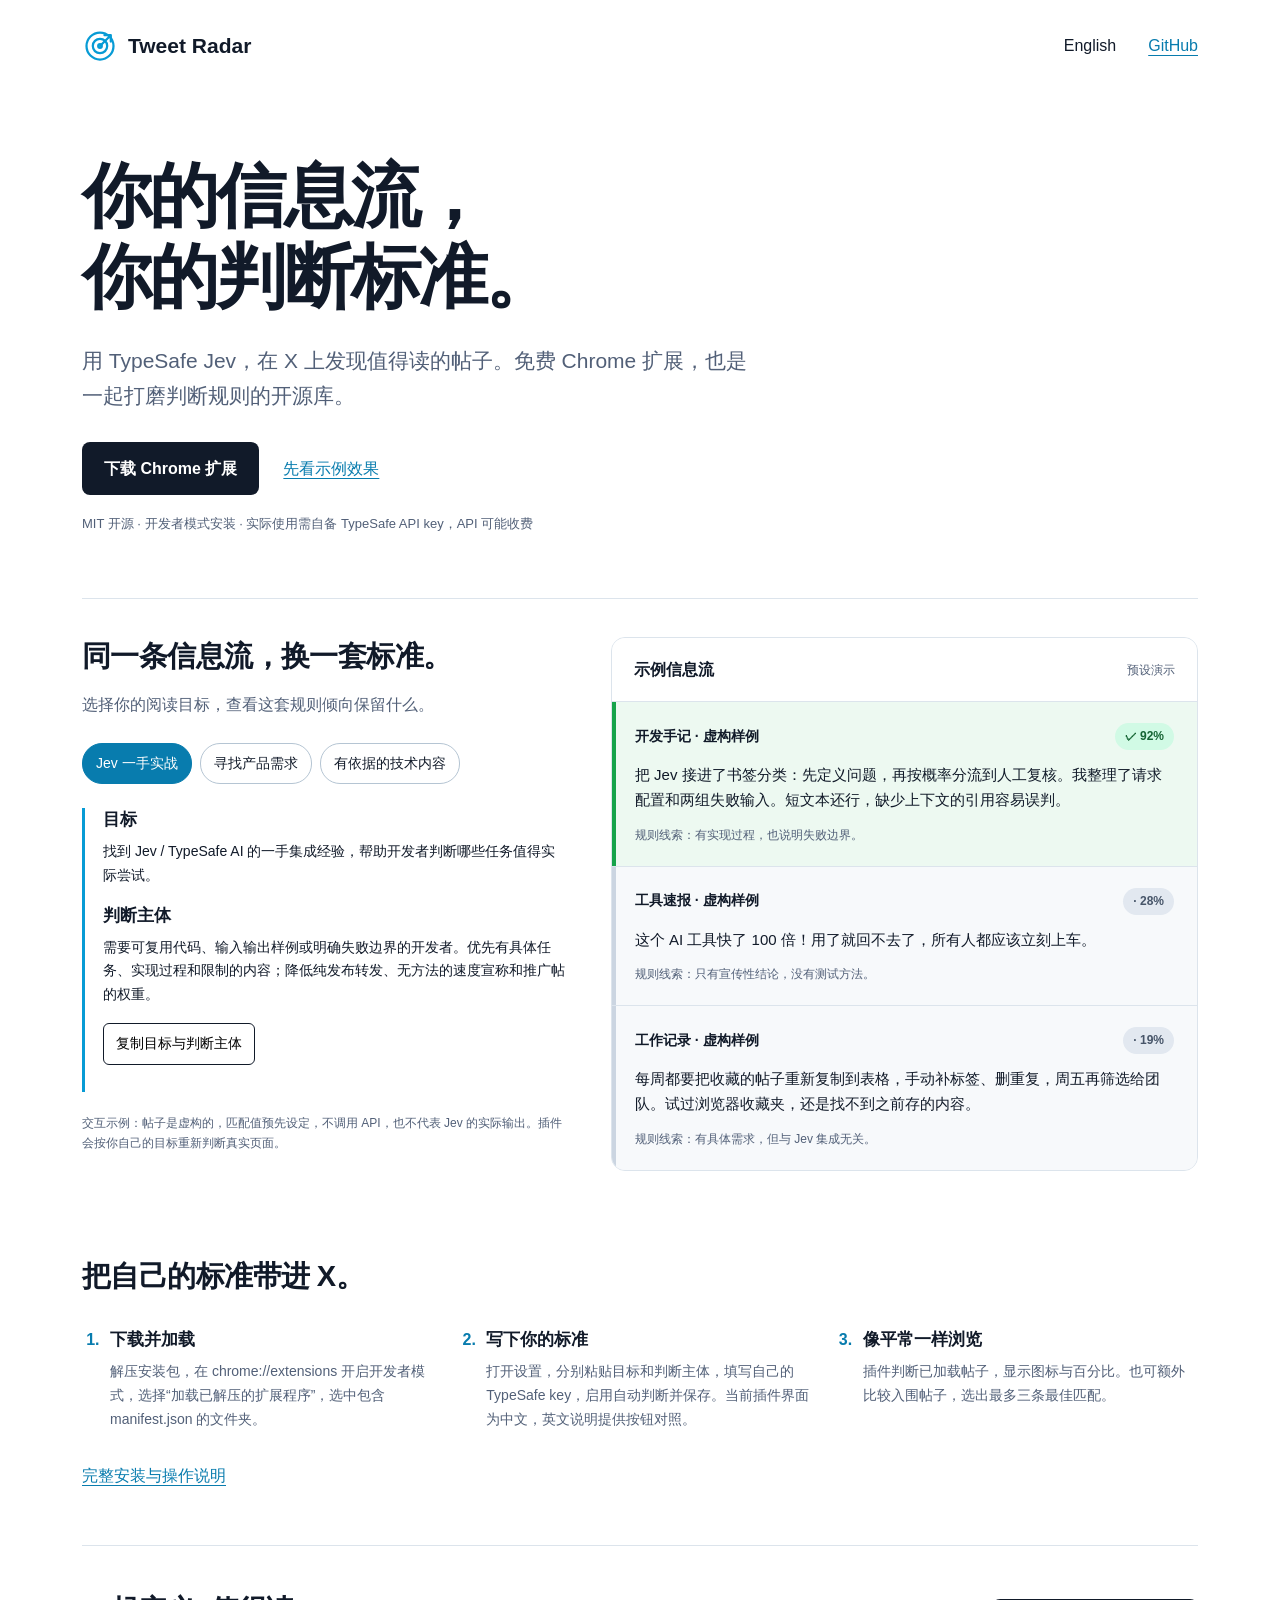
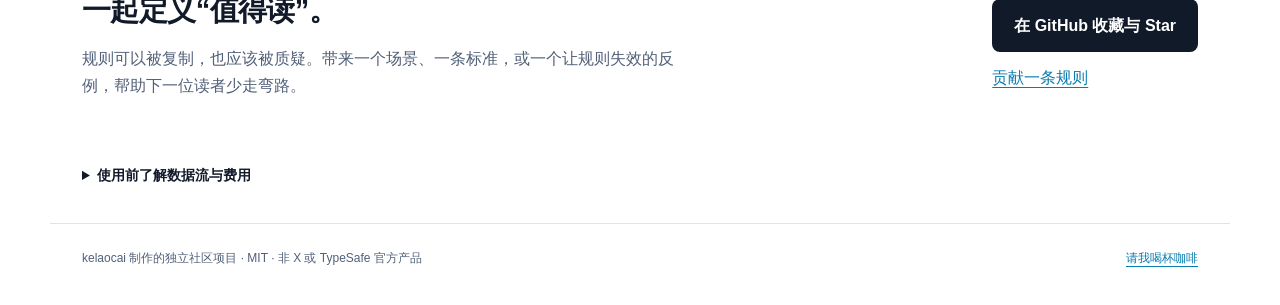
==== docs/index.html @ 4367c48f "feat: launch bilingual Jev demo and installable extension release" ====
<!doctype html>
<html lang="zh-CN">
<head>
  <meta charset="utf-8">
  <meta name="viewport" content="width=device-width,initial-scale=1">
  <title>推文雷达 Tweet Radar — 用 Jev 按你的标准筛选 X</title>
  <meta name="description" content="Tweet Radar: a free Chrome extension powered by TypeSafe Jev, with open content-curation rules. Explore the sample, copy a rule, and filter X with your own criteria.">
  <meta property="og:title" content="Tweet Radar · 用 Jev 按你的标准筛选 X">
  <meta property="og:description" content="免费 Chrome 扩展 + 开源判断规则库。Free Chrome extension and open curation rules powered by TypeSafe Jev.">
  <meta property="og:image" content="https://kelaocai.github.io/tweet-radar/images/tweet-radar-in-use.png">
  <meta property="og:url" content="https://kelaocai.github.io/tweet-radar/">
  <meta property="og:type" content="website">
  <meta name="twitter:card" content="summary_large_image">
  <meta name="twitter:creator" content="@kelaocai">
  <link rel="canonical" href="https://kelaocai.github.io/tweet-radar/">
  <link rel="stylesheet" href="site.css">
  <script src="demo.js" defer></script>
</head>
<body>
  <header class="site-header">
    <a class="brand" href="./" aria-label="Tweet Radar">
      <svg viewBox="0 0 40 40" aria-hidden="true"><circle cx="20" cy="20" r="15"/><circle cx="20" cy="20" r="8"/><circle cx="20" cy="20" r="2"/><path d="M20 20 32 8m-7 0h7v7"/></svg>
      <span>Tweet Radar</span>
    </a>
    <nav aria-label="Language and source"><button id="language" type="button">English</button><a href="https://github.com/kelaocai/tweet-radar">GitHub</a></nav>
  </header>
  <main>
    <section class="intro">
      <h1 data-i18n="title">你的信息流，<br>你的判断标准。</h1>
      <p class="lead" data-i18n="lead">用 TypeSafe Jev，在 X 上发现值得读的帖子。免费 Chrome 扩展，也是一起打磨判断规则的开源库。</p>
      <div class="actions"><a class="primary" href="https://github.com/kelaocai/tweet-radar/releases/latest/download/tweet-radar-extension.zip" data-i18n="download">下载 Chrome 扩展</a><a href="#demo" data-i18n="try">先看示例效果</a></div>
      <p class="small" data-i18n="requirements">MIT 开源 · 开发者模式安装 · 实际使用需自备 TypeSafe API key，API 可能收费</p>
    </section>

    <section id="demo" class="demo" aria-labelledby="demo-title">
      <div class="criteria">
        <h2 id="demo-title" data-i18n="demoTitle">同一条信息流，换一套标准。</h2>
        <p data-i18n="demoHint">选择你的阅读目标，查看这套规则倾向保留什么。</p>
        <div id="rule-buttons" class="rule-buttons" role="group" aria-label="Choose a rule"></div>
        <div class="rule-detail">
          <h3 data-i18n="goalLabel">目标</h3><p id="goal"></p>
          <h3 data-i18n="profileLabel">判断主体</h3><p id="profile"></p>
          <button id="copy" type="button" data-i18n="copy">复制目标与判断主体</button>
          <p id="copy-status" role="status" class="small"></p>
        </div>
        <p class="sample-note" data-i18n="sampleNote">交互示例：帖子是虚构的，匹配值预先设定，不调用 API，也不代表 Jev 的实际输出。插件会按你自己的目标重新判断真实页面。</p>
      </div>
      <div class="feed-wrap">
        <div class="feed-header"><strong data-i18n="feedTitle">示例信息流</strong><span data-i18n="sampleBadge">预设演示</span></div>
        <div id="feed" aria-live="polite"></div>
      </div>
    </section>

    <section class="steps" aria-labelledby="start-title">
      <h2 id="start-title" data-i18n="startTitle">把自己的标准带进 X。</h2>
      <ol>
        <li><h3 data-i18n="step1Title">下载并加载</h3><p data-i18n="step1">解压安装包，在 chrome://extensions 开启开发者模式，选择“加载已解压的扩展程序”，选中包含 manifest.json 的文件夹。</p></li>
        <li><h3 data-i18n="step2Title">写下你的标准</h3><p data-i18n="step2">打开设置，分别粘贴目标和判断主体，填写自己的 TypeSafe key，启用自动判断并保存。当前插件界面为中文，英文说明提供按钮对照。</p></li>
        <li><h3 data-i18n="step3Title">像平常一样浏览</h3><p data-i18n="step3">插件判断已加载帖子，显示图标与百分比。也可额外比较入围帖子，选出最多三条最佳匹配。</p></li>
      </ol>
      <a id="guide" href="https://github.com/kelaocai/tweet-radar/blob/main/README.md" data-i18n="guide">完整安装与操作说明</a>
    </section>
    <section class="community">
      <div><h2 data-i18n="communityTitle">一起定义“值得读”。</h2><p data-i18n="communityText">规则可以被复制，也应该被质疑。带来一个场景、一条标准，或一个让规则失效的反例，帮助下一位读者少走弯路。</p></div>
      <div class="actions"><a class="primary" href="https://github.com/kelaocai/tweet-radar" data-i18n="star">在 GitHub 收藏与 Star</a><a href="https://github.com/kelaocai/tweet-radar/issues/new?template=rule_proposal.yml" data-i18n="contribute">贡献一条规则</a></div>
    </section>
    <details class="privacy"><summary data-i18n="privacyTitle">使用前了解数据流与费用</summary><p data-i18n="privacy">本演示页不读取你的 X 账号、不收集 API key。实际扩展会将已加载帖子的文字、作者标识、互动数及目标/判断主体发送给 TypeSafe API。key 存在本机扩展存储中；API 按服务商规则计费。插件不会自动搜索、滚动或点赞。匹配值不等于事实真实性或准确率。</p><a href="https://github.com/kelaocai/tweet-radar/blob/main/SECURITY.md" data-i18n="privacyLink">隐私与安全说明</a></details>
  </main>
  <footer><span data-i18n="footer">kelaocai 制作的独立社区项目 · MIT · 非 X 或 TypeSafe 官方产品</span><a href="https://paypal.me/kelaocai" data-i18n="coffee">请我喝杯咖啡</a></footer>
</body>
</html>
---- docs/site.css ----
:root{color-scheme:light;--ink:#111a29;--muted:#526078;--blue:#087cae;--line:#dce4ec;--paper:#fff;--wash:#f3f7fa}
*{box-sizing:border-box}html{scroll-behavior:smooth;scroll-padding-top:24px}body{margin:0;background:var(--paper);color:var(--ink);font:16px/1.7 Arial,"PingFang SC","Microsoft YaHei",sans-serif}a{color:var(--blue);text-underline-offset:4px}button,a{-webkit-tap-highlight-color:transparent}button{font:inherit;cursor:pointer}button:focus-visible,a:focus-visible,summary:focus-visible{outline:3px solid #079bd5;outline-offset:5px}.site-header,main,footer{max-width:1180px;margin:auto;padding:0 32px}.site-header{display:flex;justify-content:space-between;align-items:center;padding-top:26px;padding-bottom:26px}.brand{display:flex;gap:10px;align-items:center;color:var(--ink);text-decoration:none;font-size:21px;font-weight:700}.brand svg{width:36px;height:36px;fill:none;stroke:#079bd5;stroke-width:2.5;stroke-linecap:round;stroke-linejoin:round}nav{display:flex;gap:26px;align-items:center}nav button{background:none;border:0;color:var(--ink);padding:6px}.intro{padding:65px 0 50px;max-width:840px}h1{font-size:clamp(38px,6vw,70px);line-height:1.16;letter-spacing:-.04em;margin:0 0 24px;font-weight:750}.lead{font-size:21px;max-width:680px;color:var(--muted);margin-bottom:28px}.actions{display:flex;gap:24px;align-items:center;flex-wrap:wrap}.primary{display:inline-block;background:var(--ink);color:#fff;text-decoration:none;padding:13px 22px;border-radius:8px;font-weight:700}.primary:hover{background:#24415c}.small{font-size:13px;color:var(--muted)}.intro .small{margin-top:18px}.demo{display:grid;grid-template-columns:minmax(0,.95fr) minmax(0,1.15fr);gap:44px;padding:38px 0 60px;border-top:1px solid var(--line)}h2{font-size:29px;line-height:1.35;letter-spacing:-.02em;margin:0 0 15px}h3{font-size:17px;line-height:1.4;margin:0 0 8px}.criteria>p{color:var(--muted);margin:0 0 24px}.rule-buttons{display:flex;flex-wrap:wrap;gap:8px}.rule-buttons button{font-size:14px;padding:8px 13px;border:1px solid #b5c5d3;border-radius:20px;background:white;color:var(--ink)}.rule-buttons button[aria-pressed="true"]{color:white;background:var(--blue);border-color:var(--blue)}.rule-detail{margin-top:24px;padding-left:18px;border-left:3px solid #079bd5}.rule-detail p{font-size:14px;margin:0 0 16px}.rule-detail button{background:white;border:1px solid var(--ink);border-radius:6px;padding:8px 12px;font-size:14px}.rule-detail #copy-status{min-height:20px;margin:7px 0 0}.criteria .sample-note{font-size:12px;line-height:1.65;color:var(--muted);margin-top:22px}.feed-wrap{border:1px solid var(--line);border-radius:14px;overflow:hidden;align-self:start;background:var(--wash)}.feed-header{display:flex;justify-content:space-between;gap:12px;align-items:center;padding:18px 22px;background:white;border-bottom:1px solid var(--line)}.feed-header span{font-size:12px;color:var(--muted)}.post{padding:21px 23px;border-bottom:1px solid var(--line);background:#fff;transition:background .18s}.post:last-child{border-bottom:0}.post.high{background:#edf9f1;box-shadow:inset 4px 0 #16a34a}.post.mid{background:#fffbea;box-shadow:inset 4px 0 #eab308}.post.low{background:#f7f9fb;box-shadow:inset 4px 0 #cbd5e1}.post-head{display:flex;justify-content:space-between;align-items:center;gap:12px}.author{font-size:14px;font-weight:bold}.badge{font-size:12px;font-weight:bold;white-space:nowrap;padding:3px 10px;border-radius:20px}.high .badge{background:#d1fae5;color:#166534}.mid .badge{background:#fef9c3;color:#854d0e}.low .badge{background:#e2e8f0;color:#475569}.post p{font-size:15px;margin:12px 0}.post .reason{font-size:12px;color:var(--muted);margin-bottom:0}.steps{padding:20px 0 56px}.steps ol{display:grid;grid-template-columns:repeat(3,minmax(0,1fr));gap:35px;padding-left:22px;margin:30px 0}.steps li{padding-left:6px}.steps li::marker{color:var(--blue);font-weight:bold}.steps p{font-size:14px;color:var(--muted);margin:0}.community{border-top:1px solid var(--line);padding:45px 0;display:flex;gap:50px;align-items:center;justify-content:space-between}.community p{max-width:620px;color:var(--muted);margin:0}.community .actions{flex-shrink:0;flex-direction:column;gap:12px;align-items:flex-start}.privacy{padding:20px 0 35px;max-width:830px;color:var(--muted);font-size:14px}.privacy summary{cursor:pointer;font-weight:bold;color:var(--ink)}footer{border-top:1px solid var(--line);padding-top:24px;padding-bottom:36px;display:flex;justify-content:space-between;gap:20px;font-size:12px;color:var(--muted)}
@media(max-width:760px){.site-header,main,footer{padding-left:20px;padding-right:20px}.site-header{padding-top:18px;padding-bottom:18px}.brand{font-size:18px}nav{gap:12px}.intro{padding:35px 0}.lead{font-size:18px}.demo{grid-template-columns:1fr;gap:28px}.steps ol{grid-template-columns:1fr;gap:24px}.community{display:block}.community .actions{margin-top:24px;flex-direction:row;align-items:center;gap:20px}footer{flex-direction:column;gap:8px}.post{padding:18px}.actions{gap:18px}h2{font-size:25px}}
@media(prefers-reduced-motion:reduce){html{scroll-behavior:auto}.post{transition:none}}
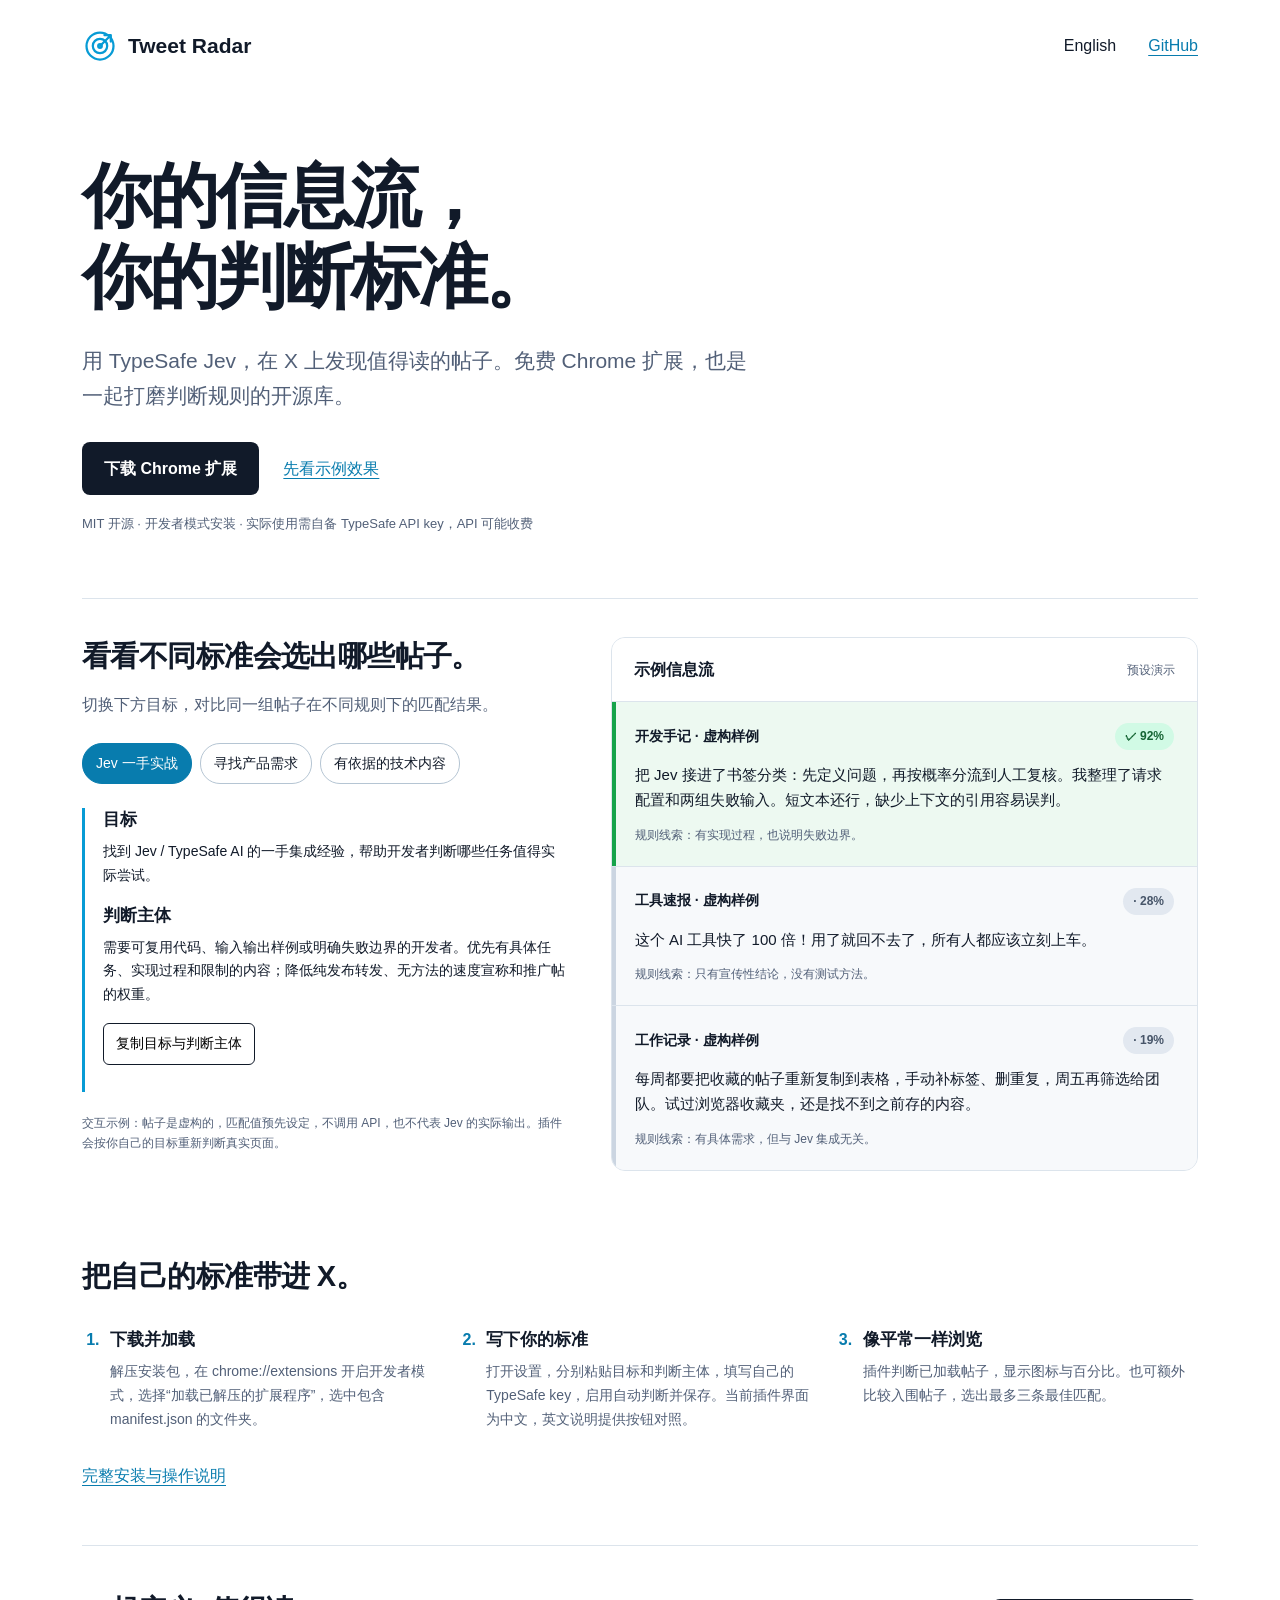
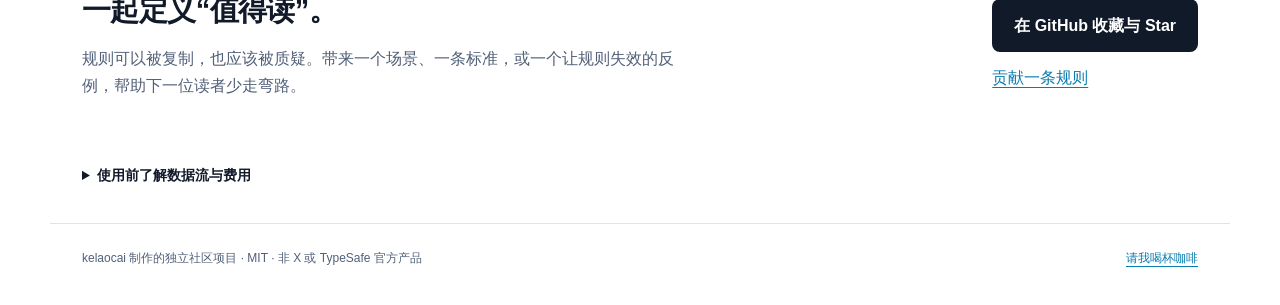
==== commit 918d9347: "Clarify demo section headline" ====
--- a/docs/index.html
+++ b/docs/index.html
@@ -34,8 +34,8 @@
 
     <section id="demo" class="demo" aria-labelledby="demo-title">
       <div class="criteria">
-        <h2 id="demo-title" data-i18n="demoTitle">同一条信息流，换一套标准。</h2>
-        <p data-i18n="demoHint">选择你的阅读目标，查看这套规则倾向保留什么。</p>
+        <h2 id="demo-title" data-i18n="demoTitle">看看不同标准会选出哪些帖子。</h2>
+        <p data-i18n="demoHint">切换下方目标，对比同一组帖子在不同规则下的匹配结果。</p>
         <div id="rule-buttons" class="rule-buttons" role="group" aria-label="Choose a rule"></div>
         <div class="rule-detail">
           <h3 data-i18n="goalLabel">目标</h3><p id="goal"></p>
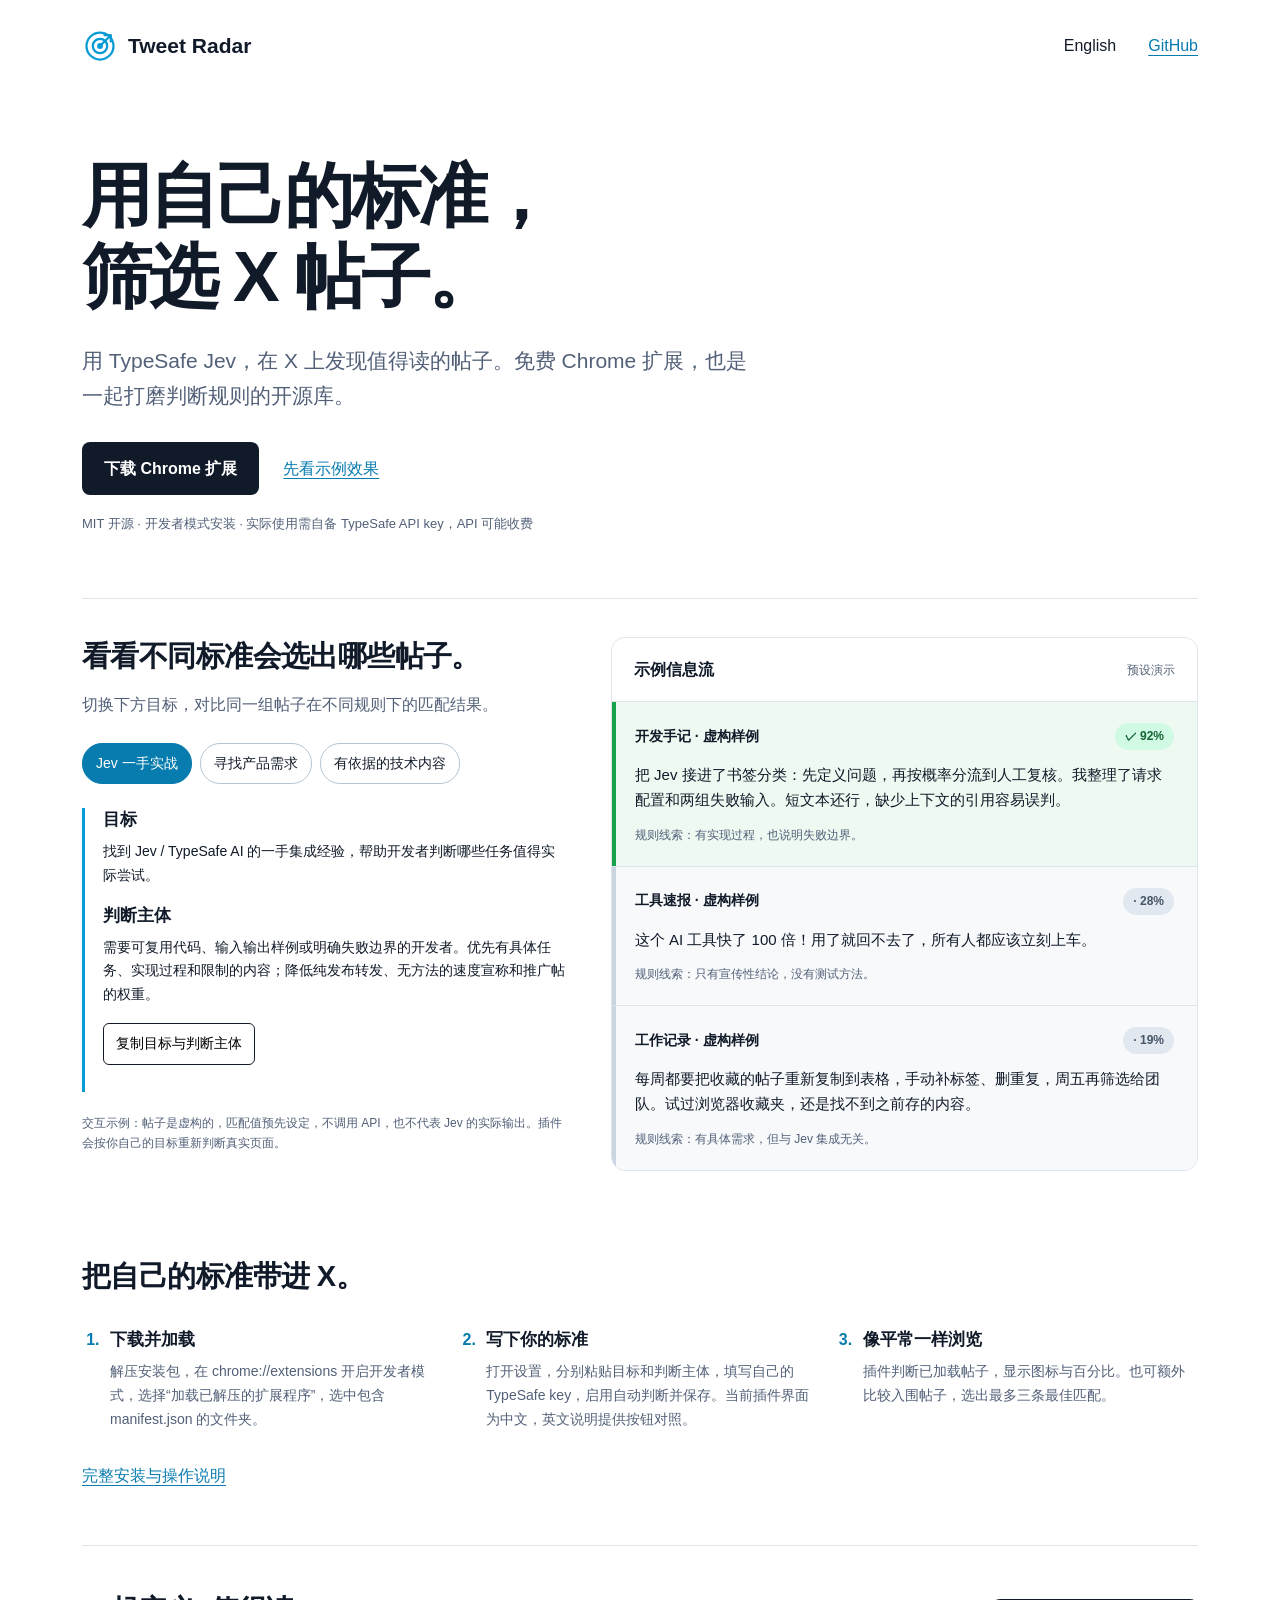
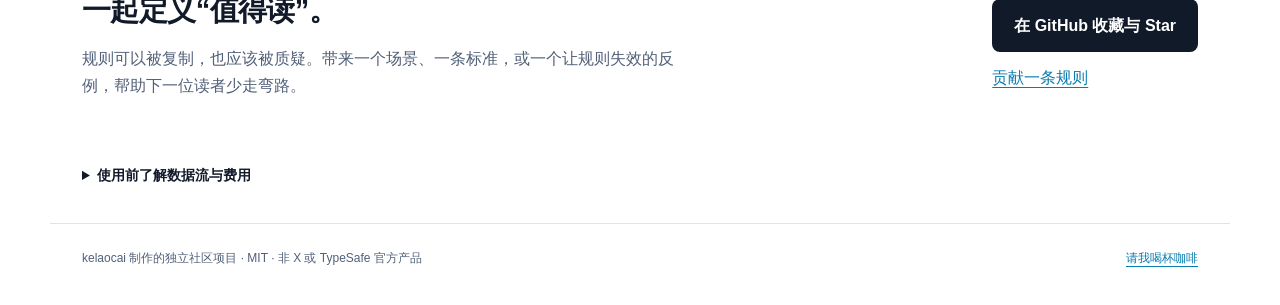
==== commit 542ead9e: "Make homepage headline more direct" ====
--- a/docs/index.html
+++ b/docs/index.html
@@ -26,7 +26,7 @@
   </header>
   <main>
     <section class="intro">
-      <h1 data-i18n="title">你的信息流，<br>你的判断标准。</h1>
+      <h1 data-i18n="title">用自己的标准，<br>筛选 X 帖子。</h1>
       <p class="lead" data-i18n="lead">用 TypeSafe Jev，在 X 上发现值得读的帖子。免费 Chrome 扩展，也是一起打磨判断规则的开源库。</p>
       <div class="actions"><a class="primary" href="https://github.com/kelaocai/tweet-radar/releases/latest/download/tweet-radar-extension.zip" data-i18n="download">下载 Chrome 扩展</a><a href="#demo" data-i18n="try">先看示例效果</a></div>
       <p class="small" data-i18n="requirements">MIT 开源 · 开发者模式安装 · 实际使用需自备 TypeSafe API key，API 可能收费</p>
